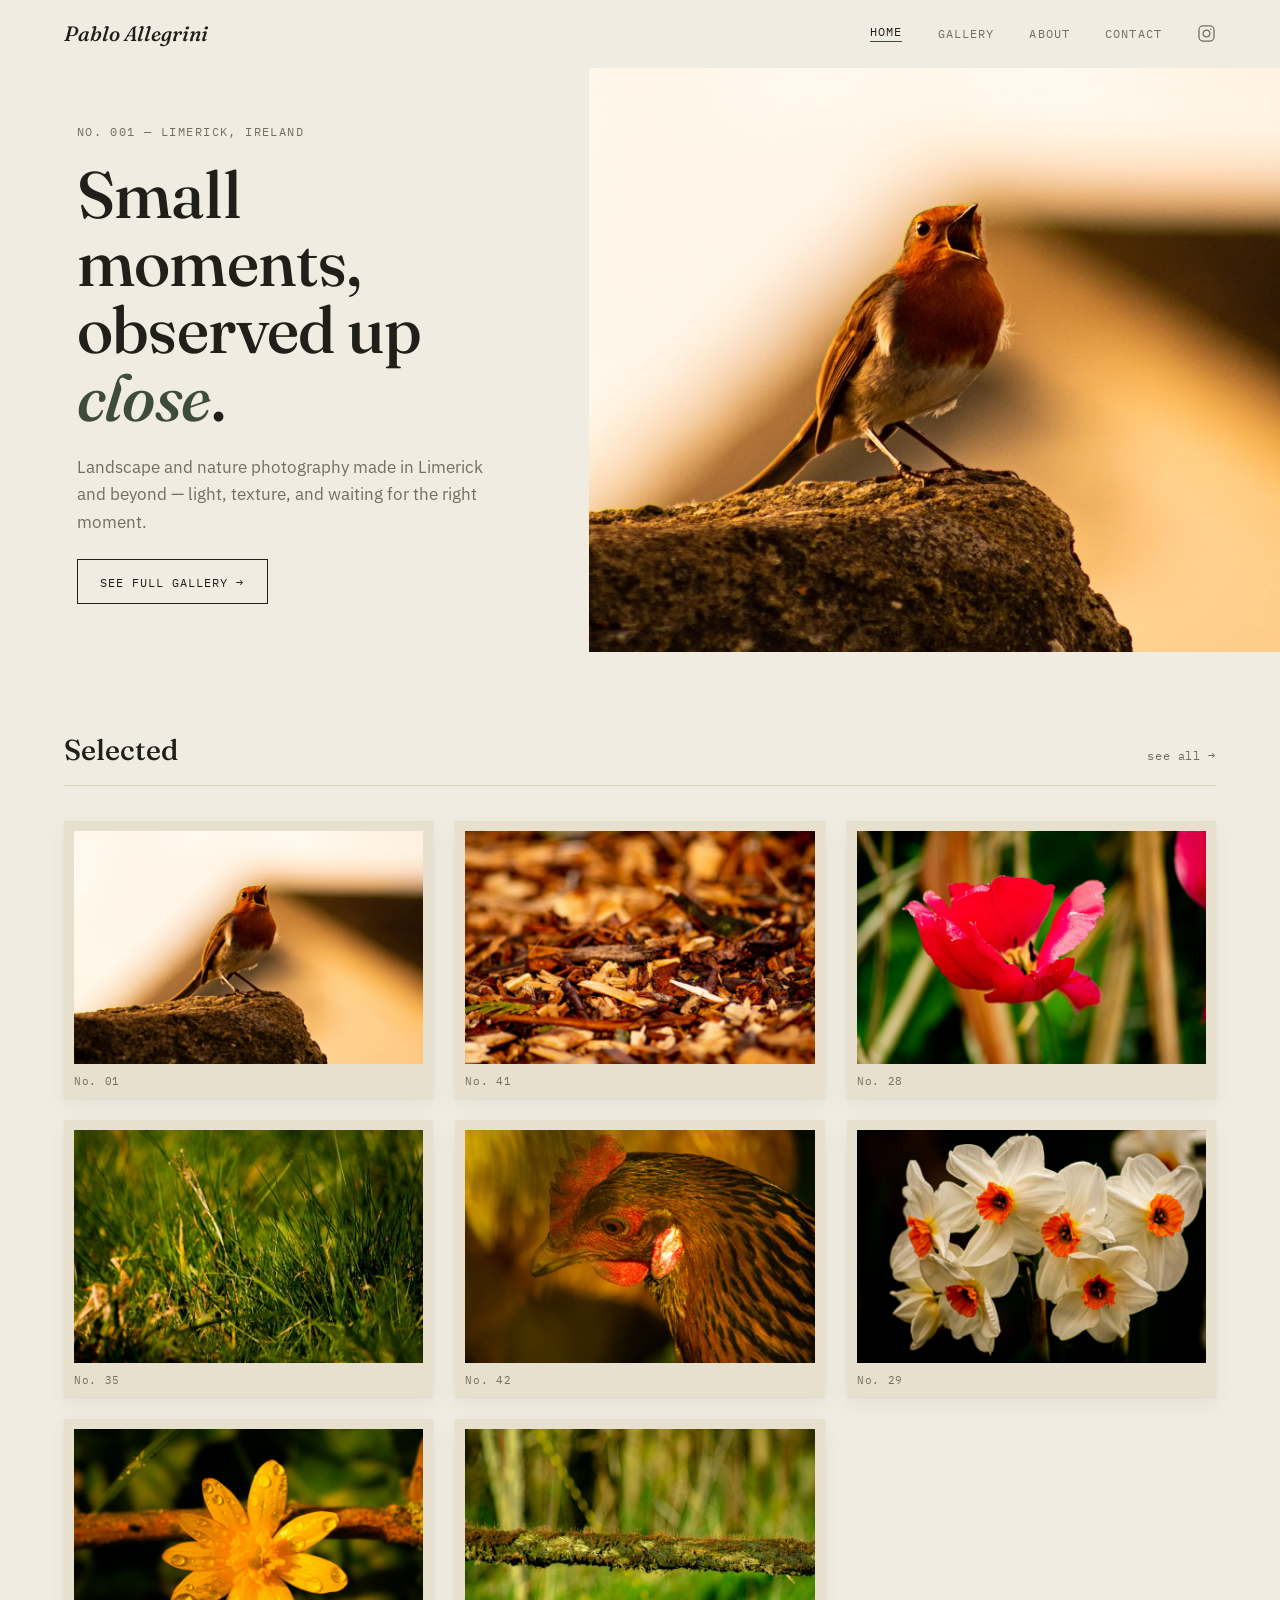
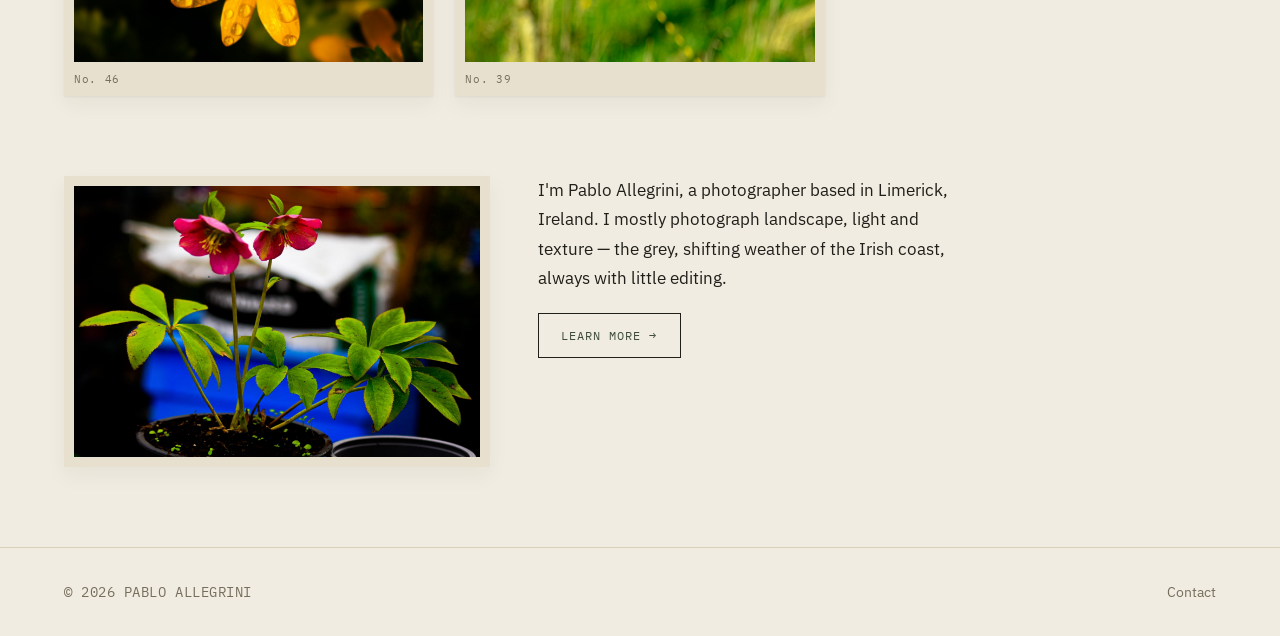
==== index.html @ f12d9a31 "Add files via upload" ====
<!DOCTYPE html>
<html lang="en">
<head>
<meta charset="UTF-8">
<title>Pablo Allegrini — Photography</title>
<meta name="viewport" content="width=device-width, initial-scale=1.0">
<meta name="description" content="Landscape and nature photography by Pablo Allegrini, made between Ireland and Brazil.">
<link rel="preconnect" href="https://fonts.googleapis.com">
<link rel="preconnect" href="https://fonts.gstatic.com" crossorigin>
<link href="https://fonts.googleapis.com/css2?family=Fraunces:ital,opsz,wght@0,9..144,300;0,9..144,500;0,9..144,600;1,9..144,500&family=IBM+Plex+Mono:wght@400;500&family=IBM+Plex+Sans:wght@400;500&display=swap" rel="stylesheet">
<link rel="stylesheet" href="style.css">
</head>
<body>

<header class="site-nav" id="siteNav">
  <a class="wordmark" href="index.html">Pablo Allegrini</a>
  <button class="nav-toggle" id="navToggle" aria-label="Menu"><span></span><span></span><span></span></button>
  <nav class="links" id="navLinks">
    <a href="index.html" class="active">Home</a>
    <a href="gallery.html">Gallery</a>
    <a href="about.html">About</a>
    <a href="contact.html">Contact</a>
    <a href="https://www.instagram.com/pp.allegrini/" aria-label="Instagram" target="_blank" rel="noopener">
      <svg class="ig-icon" viewBox="0 0 24 24" fill="none" stroke="currentColor" stroke-width="1.6">
        <rect x="2.5" y="2.5" width="19" height="19" rx="5"/>
        <circle cx="12" cy="12" r="4.2"/>
        <circle cx="17.4" cy="6.6" r="0.9" fill="currentColor" stroke="none"/>
      </svg>
    </a>
  </nav>
</header>

<section class="hero" style="padding:0;">
  <div class="hero-text">
    <span class="hero-kicker mono">No. 001 — Limerick, Ireland</span>
    <h1>Small moments,<br>observed up <em>close</em>.</h1>
    <p>Landscape and nature photography made in Limerick and beyond — light, texture, and waiting for the right moment.</p>
    <a class="btn" href="gallery.html">See full gallery →</a>
  </div>
  <div class="hero-photo">
    <img src="01.jpg" alt="European robin singing on a stone, golden light">
  </div>
</section>

<section id="destaques">
  <div class="section-head">
    <h2>Selected</h2>
    <span class="mono"><a href="gallery.html" style="text-decoration:none;color:var(--muted);">see all →</a></span>
  </div>
  <div class="grid" id="galleryGrid"></div>
</section>

<section id="sobre-teaser" style="padding-top:0;">
  <div class="about" style="max-width:900px;">
    <div class="about-photo">
      <img src="14.jpg" alt="Nature detail photographed by Pablo Allegrini">
    </div>
    <div class="about-text">
      <p>I'm Pablo Allegrini, a photographer based in Limerick, Ireland. I mostly photograph landscape, light and texture — the grey, shifting weather of the Irish coast, always with little editing.</p>
      <a class="btn" href="about.html">Learn more →</a>
    </div>
  </div>
</section>

<footer>
  <span class="mono">© 2026 PABLO ALLEGRINI</span>
  <a href="contact.html">Contact</a>
</footer>

<div class="lightbox" id="lightbox">
  <button class="close" id="lbClose" aria-label="Fechar">&times;</button>
  <button class="prev" id="lbPrev" aria-label="Anterior">&#8249;</button>
  <div class="lb-stage" id="lbStage">
    <img id="lbImg" src="" alt="">
  </div>
  <button class="next" id="lbNext" aria-label="Próxima">&#8250;</button>
  <span class="lb-hint">click or scroll to zoom · drag to pan</span>
  <span class="lb-frame" id="lbNum"></span>
  <span class="lb-counter" id="lbCount"></span>
</div>

<script>
  window.SITE_PHOTOS = ["01","35","46","41","42","39","28","29"];
</script>
<script src="script.js"></script>
</body>
</html>
---- style.css ----
:root{
  --paper: #f1ece1;
  --paper-raised: #e7e0cf;
  --ink: #201f1a;
  --muted: #756e5c;
  --accent: #3e4d3b;
  --line: #d9d0ba;
  --lb-bg: #16150f;
}
*{box-sizing:border-box;}
html{scroll-behavior:smooth;}
body{
  margin:0;
  background:var(--paper);
  color:var(--ink);
  font-family:'IBM Plex Sans', sans-serif;
  -webkit-font-smoothing:antialiased;
}
a{color:inherit;}
img{max-width:100%;display:block;}
.mono{font-family:'IBM Plex Mono', monospace;}

/* ---------- NAV ---------- */
header.site-nav{
  position:sticky; top:0; z-index:40;
  display:flex; align-items:center; justify-content:space-between;
  padding:1.3rem 5vw;
  background:rgba(241,236,225,0.88);
  backdrop-filter:blur(6px);
  border-bottom:1px solid transparent;
  transition:border-color .25s ease, padding .25s ease;
}
header.site-nav.scrolled{ border-bottom-color:var(--line); padding:1rem 5vw; }
.wordmark{
  font-family:'Fraunces', serif;
  font-style:italic;
  font-weight:500;
  font-size:1.3rem;
  text-decoration:none;
}
nav.links{display:flex; align-items:center; gap:2.2rem;}
nav.links a{
  font-family:'IBM Plex Mono', monospace;
  font-size:0.76rem;
  letter-spacing:0.09em;
  text-transform:uppercase;
  text-decoration:none;
  color:var(--muted);
  transition:color .2s ease;
}
nav.links a:hover, nav.links a.active{color:var(--ink);}
nav.links a.active{ border-bottom:1px solid var(--accent); padding-bottom:2px; }
.ig-icon{width:19px; height:19px; display:block; color:var(--muted);}
.ig-icon:hover{color:var(--ink);}

.nav-toggle{
  display:none; flex-direction:column; justify-content:center; gap:5px;
  width:32px; height:32px; background:none; border:none; cursor:pointer; z-index:2;
}
.nav-toggle span{ display:block; width:100%; height:1.5px; background:var(--ink); transition:transform .25s ease, opacity .25s ease; }
.nav-toggle.open span:nth-child(1){ transform:translateY(6.5px) rotate(45deg); }
.nav-toggle.open span:nth-child(2){ opacity:0; }
.nav-toggle.open span:nth-child(3){ transform:translateY(-6.5px) rotate(-45deg); }

@media (max-width:760px){
  .nav-toggle{display:flex;}
  nav.links{
    position:fixed; inset:0 0 0 auto; top:0; height:100vh; width:min(80vw,320px);
    background:var(--paper-raised);
    flex-direction:column; align-items:flex-start; justify-content:center; gap:2rem;
    padding:2rem 2.2rem;
    transform:translateX(100%); transition:transform .3s ease;
    border-left:1px solid var(--line);
  }
  nav.links.open{transform:translateX(0);}
  nav.links a{font-size:1rem;}
}

/* ---------- HERO (home) ---------- */
.hero{ display:grid; grid-template-columns:1fr; }
@media (min-width:900px){ .hero{grid-template-columns: 0.92fr 1.08fr; align-items:stretch;} }
.hero-text{ padding:3.5rem 6vw 3rem; display:flex; flex-direction:column; justify-content:center; gap:1.4rem; }
.hero-kicker{ font-size:0.74rem; letter-spacing:0.12em; color:var(--muted); text-transform:uppercase; }
.hero-text h1{
  font-family:'Fraunces', serif; font-weight:500; font-size:clamp(2.4rem, 5.2vw, 4.1rem);
  line-height:1.03; margin:0; letter-spacing:-0.01em;
}
.hero-text h1 em{ font-style:italic; font-weight:500; color:var(--accent); }
.hero-text p{ font-size:1.05rem; line-height:1.65; color:var(--muted); max-width:42ch; margin:0; }
.hero-photo{ position:relative; min-height:340px; }
.hero-photo img{ width:100%; height:100%; object-fit:cover; }

.btn{
  display:inline-flex; align-items:center; gap:0.5rem;
  font-family:'IBM Plex Mono', monospace; font-size:0.78rem; letter-spacing:0.08em; text-transform:uppercase;
  text-decoration:none; color:var(--ink);
  border:1px solid var(--ink); padding:0.85rem 1.4rem;
  width:fit-content;
  transition:background .2s ease, color .2s ease;
}
.btn:hover{ background:var(--ink); color:var(--paper); }

/* ---------- PAGE HEADER (interior pages) ---------- */
.page-header{ padding:3.2rem 5vw 1.5rem; border-bottom:1px solid var(--line); }
.page-header .hero-kicker{ display:block; margin-bottom:0.6rem; }
.page-header h1{
  font-family:'Fraunces', serif; font-weight:500; font-size:clamp(2rem, 4vw, 2.8rem); margin:0;
  letter-spacing:-0.01em;
}
.page-header p{ color:var(--muted); font-size:1rem; max-width:52ch; margin:0.9rem 0 0; line-height:1.6; }

/* ---------- SECTIONS ---------- */
section{padding:5rem 5vw;}
.section-head{
  display:flex; align-items:baseline; justify-content:space-between;
  margin-bottom:2.2rem; padding-bottom:1.1rem; border-bottom:1px solid var(--line);
}
.section-head h2{ font-family:'Fraunces', serif; font-weight:500; font-size:1.8rem; margin:0; }
.section-head span{ font-family:'IBM Plex Mono', monospace; color:var(--muted); font-size:0.78rem; letter-spacing:0.05em; }

/* ---------- GALLERY: mounted prints ---------- */
.grid{ column-count:1; column-gap:1.4rem; }
@media (min-width:640px){ .grid{column-count:2;} }
@media (min-width:980px){ .grid{column-count:3;} }
@media (min-width:1400px){ .grid{column-count:4;} }
.plate{
  position:relative; display:block; break-inside:avoid; margin-bottom:1.4rem;
  background:var(--paper-raised);
  padding:10px 10px 34px;
  box-shadow:0 1px 2px rgba(32,31,26,0.06), 0 8px 20px rgba(32,31,26,0.05);
  cursor:zoom-in;
  transition:transform .25s ease, box-shadow .25s ease;
}
.plate:hover{ transform:translateY(-3px); box-shadow:0 4px 10px rgba(32,31,26,0.08), 0 14px 28px rgba(32,31,26,0.08); }
.plate img{ width:100%; display:block; }
.plate .frame-num{
  position:absolute; left:10px; bottom:10px;
  font-family:'IBM Plex Mono', monospace; font-size:0.68rem; letter-spacing:0.06em;
  color:var(--muted);
}

/* ---------- ABOUT: editorial column ---------- */
.about{ display:grid; grid-template-columns:1fr; gap:3rem; max-width:1100px; }
@media (min-width:860px){ .about{grid-template-columns:1fr 1fr; align-items:start;} }
.about-photo{ background:var(--paper-raised); padding:10px; box-shadow:0 8px 20px rgba(32,31,26,0.05); }
.about-photo img{ width:100%; height:auto; display:block; }
.about-text .dropcap:first-letter{
  font-family:'Fraunces', serif; font-size:3.6rem; font-weight:500; float:left;
  line-height:0.8; padding-right:0.6rem; padding-top:0.35rem; color:var(--ink);
}
.about-text p{ font-size:1.05rem; line-height:1.75; color:var(--ink); max-width:56ch; margin:0 0 1.2rem; }
.about-text p.muted{ color:var(--muted); font-size:0.95rem; }
.about-text a{ color:var(--accent); }

/* ---------- CONTACT ---------- */
.contact-wrap{ max-width:640px; }
.contact-card{
  background:var(--paper-raised); border:1px solid var(--line);
  padding:2.4rem 2.2rem; display:flex; flex-direction:column; gap:1.6rem;
}
.contact-row{ display:flex; align-items:center; justify-content:space-between; gap:1rem; flex-wrap:wrap; }
.contact-label{ font-family:'IBM Plex Mono', monospace; font-size:0.72rem; letter-spacing:0.1em; color:var(--muted); text-transform:uppercase; }
.contact-value{ font-family:'Fraunces', serif; font-size:1.3rem; font-style:italic; }
.contact-value a{ text-decoration:none; border-bottom:1px solid var(--line); }
.contact-value a:hover{ border-bottom-color:var(--ink); }
.copy-btn{
  font-family:'IBM Plex Mono', monospace; font-size:0.7rem; letter-spacing:0.06em; text-transform:uppercase;
  background:none; border:1px solid var(--muted); color:var(--muted); padding:0.4rem 0.7rem; cursor:pointer;
  transition:all .2s ease;
}
.copy-btn:hover{ border-color:var(--ink); color:var(--ink); }
.copy-btn.copied{ border-color:var(--accent); color:var(--accent); }

/* ---------- FOOTER ---------- */
footer{
  padding:2.2rem 5vw; border-top:1px solid var(--line);
  display:flex; align-items:center; justify-content:space-between;
  color:var(--muted); font-size:0.85rem;
}
footer .mono{ letter-spacing:0.04em; }
footer a{ text-decoration:none; color:var(--muted); display:flex; align-items:center; gap:0.5rem; }
footer a:hover{ color:var(--ink); }

/* ---------- LIGHTBOX (kept dark for image focus) ---------- */
.lightbox{
  position:fixed; inset:0; z-index:100; background:rgba(22,21,15,0.97);
  display:none; align-items:center; justify-content:center; overflow:hidden;
}
.lightbox.open{display:flex;}
.lb-stage{ position:relative; width:100%; height:100%; display:flex; align-items:center; justify-content:center; overflow:hidden; touch-action:none; }
.lb-stage img{
  max-width:92vw; max-height:82vh; box-shadow:0 20px 60px rgba(0,0,0,0.5);
  cursor:zoom-in; user-select:none; -webkit-user-drag:none;
  transform-origin:center center; transition:transform .18s ease, opacity .15s ease; will-change:transform;
}
.lb-stage img.zoomed{cursor:grab; transition:opacity .15s ease;}
.lb-stage img.dragging{cursor:grabbing; transition:none;}
.lb-stage img.fading{opacity:0;}
.lightbox .close, .lightbox .prev, .lightbox .next{
  position:fixed; background:none; border:none; color:#efe9db;
  font-size:1.9rem; cursor:pointer; opacity:0.65; transition:opacity .2s ease; padding:0.5rem; z-index:5;
}
.lightbox .close:hover, .lightbox .prev:hover, .lightbox .next:hover{opacity:1;}
.lightbox .close{top:1.2rem; right:1.5rem;}
.lightbox .prev{left:1rem; top:50%; transform:translateY(-50%);}
.lightbox .next{right:1rem; top:50%; transform:translateY(-50%);}
.lb-frame{
  position:fixed; bottom:2.5rem; left:50%; transform:translateX(-50%);
  font-family:'IBM Plex Mono', monospace; font-size:0.72rem; letter-spacing:0.1em; color:#a39c8a;
}
.lb-counter{
  position:fixed; bottom:1.3rem; left:50%; transform:translateX(-50%);
  font-family:'IBM Plex Mono', monospace; font-size:0.78rem; color:#a39c8a; font-variant-numeric:tabular-nums;
}
.lb-hint{
  position:fixed; top:1.3rem; left:1.5rem; font-family:'IBM Plex Mono', monospace;
  font-size:0.72rem; color:#a39c8a;
}
@media (max-width:640px){ .lb-hint{display:none;} }
@media (prefers-reduced-motion: reduce){ html{scroll-behavior:auto;} .lb-stage img{transition:none;} }
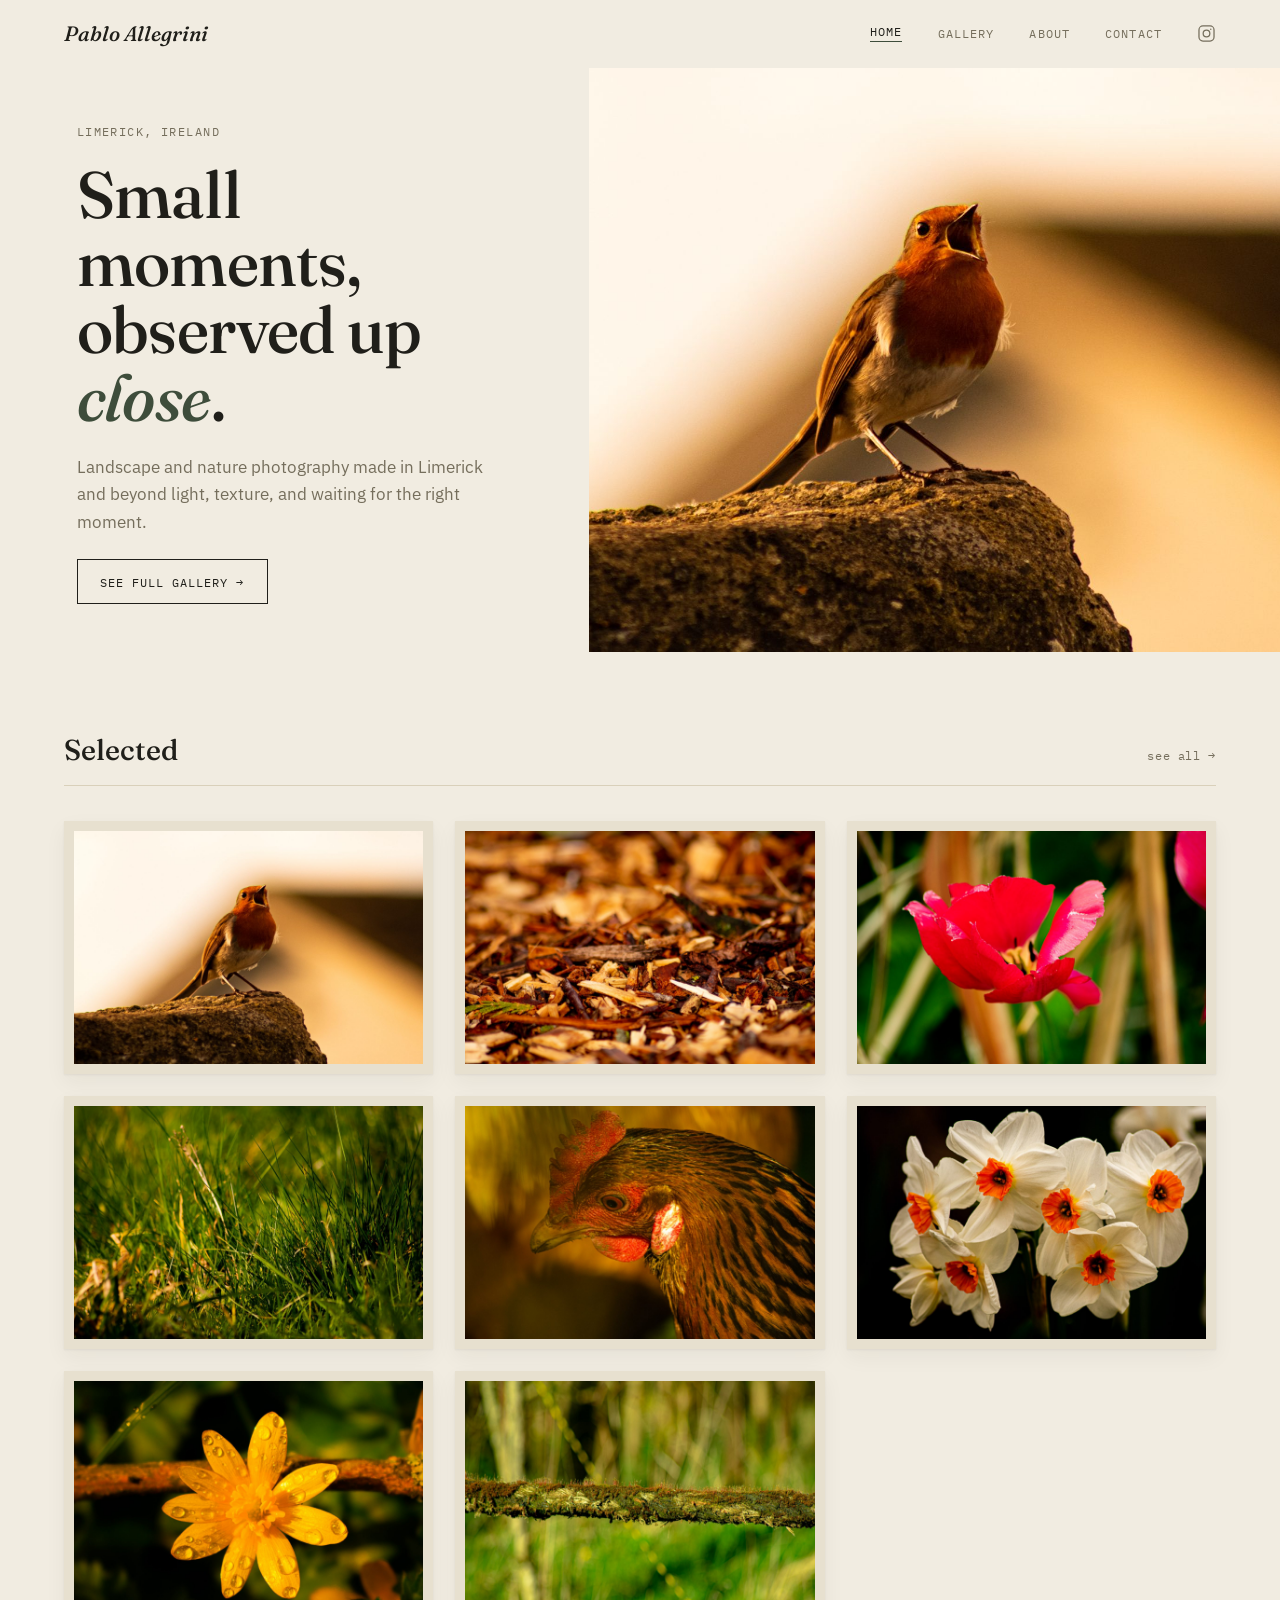
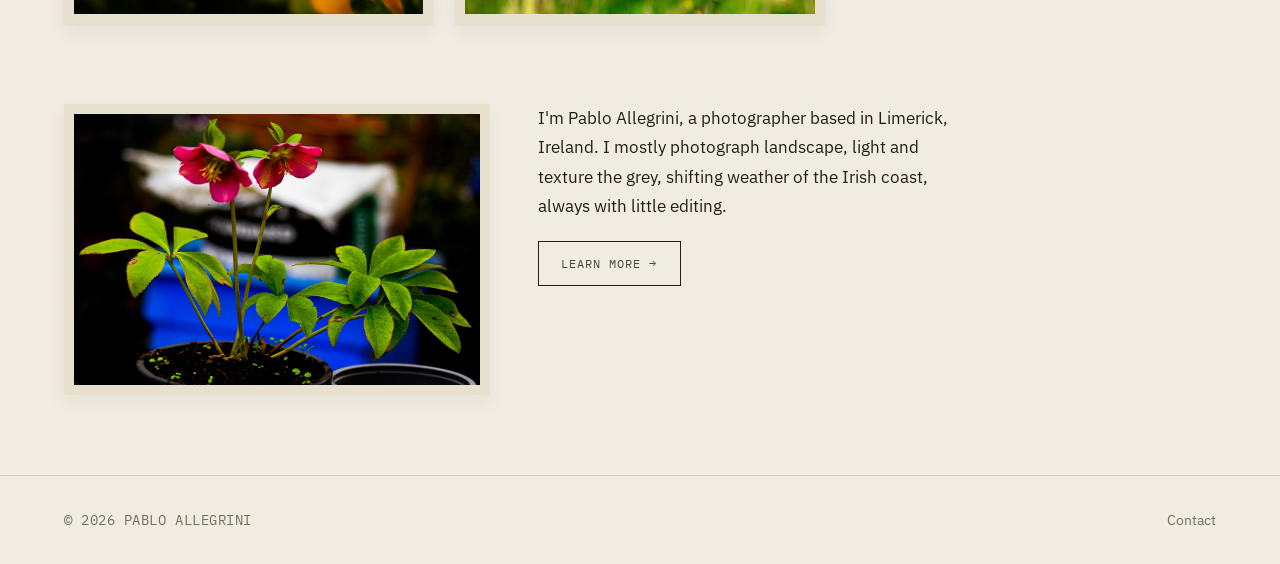
==== commit 8b9eaf7d: "Update index.html" ====
--- a/index.html
+++ b/index.html
@@ -32,9 +32,9 @@
 
 <section class="hero" style="padding:0;">
   <div class="hero-text">
-    <span class="hero-kicker mono">No. 001 — Limerick, Ireland</span>
+    <span class="hero-kicker mono">Limerick, Ireland</span>
     <h1>Small moments,<br>observed up <em>close</em>.</h1>
-    <p>Landscape and nature photography made in Limerick and beyond — light, texture, and waiting for the right moment.</p>
+    <p>Landscape and nature photography made in Limerick and beyond light, texture, and waiting for the right moment.</p>
     <a class="btn" href="gallery.html">See full gallery →</a>
   </div>
   <div class="hero-photo">
@@ -56,7 +56,7 @@
       <img src="14.jpg" alt="Nature detail photographed by Pablo Allegrini">
     </div>
     <div class="about-text">
-      <p>I'm Pablo Allegrini, a photographer based in Limerick, Ireland. I mostly photograph landscape, light and texture — the grey, shifting weather of the Irish coast, always with little editing.</p>
+      <p>I'm Pablo Allegrini, a photographer based in Limerick, Ireland. I mostly photograph landscape, light and texture the grey, shifting weather of the Irish coast, always with little editing.</p>
       <a class="btn" href="about.html">Learn more →</a>
     </div>
   </div>
--- a/style.css
+++ b/style.css
@@ -126,18 +126,13 @@
 .plate{
   position:relative; display:block; break-inside:avoid; margin-bottom:1.4rem;
   background:var(--paper-raised);
-  padding:10px 10px 34px;
+  padding:10px;
   box-shadow:0 1px 2px rgba(32,31,26,0.06), 0 8px 20px rgba(32,31,26,0.05);
   cursor:zoom-in;
   transition:transform .25s ease, box-shadow .25s ease;
 }
 .plate:hover{ transform:translateY(-3px); box-shadow:0 4px 10px rgba(32,31,26,0.08), 0 14px 28px rgba(32,31,26,0.08); }
 .plate img{ width:100%; display:block; }
-.plate .frame-num{
-  position:absolute; left:10px; bottom:10px;
-  font-family:'IBM Plex Mono', monospace; font-size:0.68rem; letter-spacing:0.06em;
-  color:var(--muted);
-}
 
 /* ---------- ABOUT: editorial column ---------- */
 .about{ display:grid; grid-template-columns:1fr; gap:3rem; max-width:1100px; }
